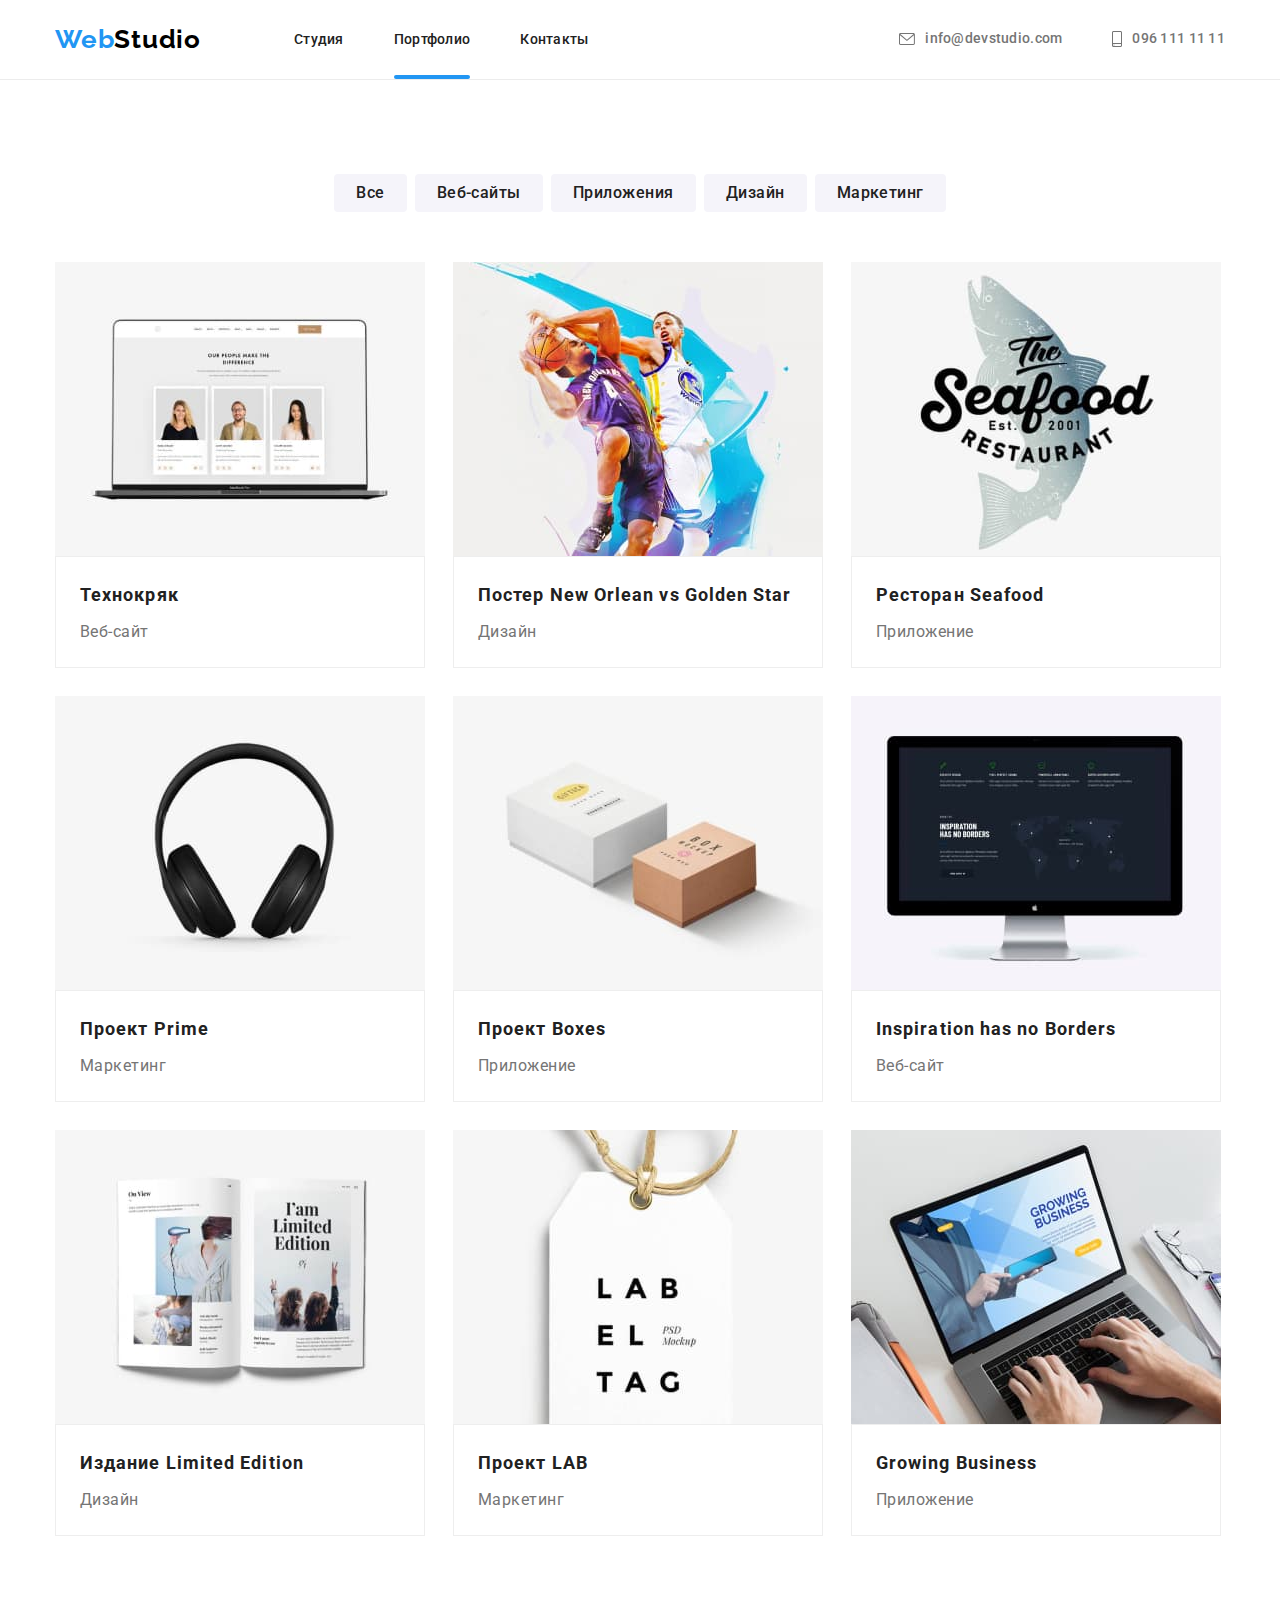
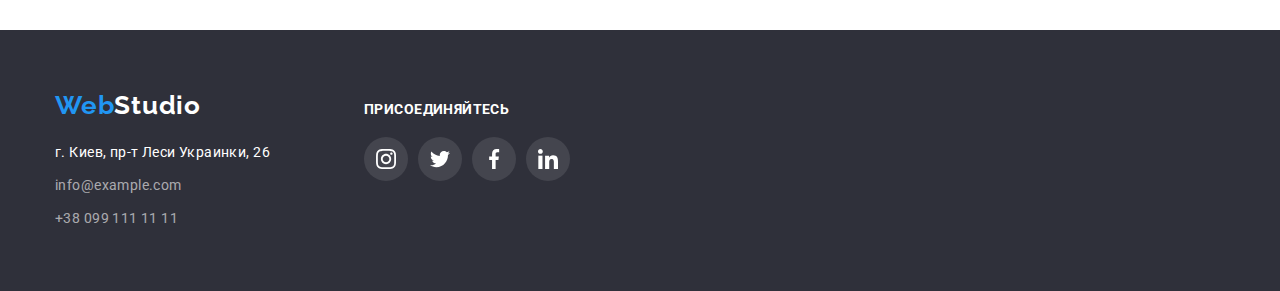
==== portfolio.html @ 6937a4ea "Блок футера" ====
<!DOCTYPE html>
<html lang="ru">
<head>
    <meta charset="UTF-8">
    <meta http-equiv="X-UA-Compatible" content="IE=edge">
    <meta name="viewport" content="width=device-width, initial-scale=1.0">
    <title>Портфолио</title>
        <link rel="preconnect" href="https://fonts.googleapis.com">
    <link rel="preconnect" href="https://fonts.gstatic.com" crossorigin>
    <link href="https://fonts.googleapis.com/css2?family=Raleway:wght@700&family=Roboto:wght@400;500;700;900&display=swap"
        rel="stylesheet">
    <link rel="stylesheet" href="https://cdn.jsdelivr.net/npm/modern-normalize@1.1.0/modern-normalize.min.css">
    <link rel="stylesheet" href="./css/styles.css">
</head>

<body>
<!---HEADER-->
    <header class="page-header">
        <div class="container page-heder-container">
            <nav class="pege-nav">
                <a class="link logo" href="WebStudio" lang="en">Web<span class="logodark">Studio</span></a>
                <ul class="menu list">
                    <li class="menu-item">
                        <a class="menu-link link" href="index.html">Студия</a>
                    </li>
                    <li class="menu-item">
                        <a class="menu-link menu-link-actv link" href="">Портфолио</a>
                    </li>
                    <li class="menu-item">
                        <a class="menu-link link" href="">Контакты</a>
                    </li>
                </ul>
            </nav>

                <ul class="list">
                    <li>
                        <a class="portfolio-email link" href="mailto:info@devstudio.com">
                            <svg class="contact-email-icon" width="16px" height="12px">
                                <use href="./imeges/link/sprite.svg#icon-envelope"></use>
                            </svg>
                            info@devstudio.com</a>
                    </li>
                    <li>
                        <a class="portfolio-number link" href="tel:+380961111111">
                            <svg class="contact-phone-icon" width="10" height="16">
                                <use href="./imeges/link/sprite.svg#icon-smartphone"></use>
                            </svg>
                            096 111 11 11</a>
                    </li>
                </ul>
        </div>
    </header>

<main>
 <!-- GALLERY -->
    <section class="gallery-section">
        <div class="container">
            <ul class="portfolio-btn list">
                <li class="list-btn">
                    <button class="gallery-btn" type="button">Все</button>
                </li>
                <li class="list-btn">
                    <button class="gallery-btn" type="button">Веб-сайты</button>
                </li>
                <li class="list-btn">
                    <button class="gallery-btn" type="button">Приложения</button>
                </li>
                <li class="list-btn">
                    <button class="gallery-btn" type="button">Дизайн</button>
                </li>
                <li class="list-btn">
                    <button class="gallery-btn" type="button">Маркетинг</button>
                </li>
            </ul>
            <ul class="list gallery-work">
               <li class="gallery-foto">
                    <a class="gallery-work-link" href="">                   
                        <div class="gallery-work-overlay">
                             <img
                            src="./imeges/gallery/websitetehno.jpg"
                            alt="Веб-сайт"
                            width="370"
                            height="294">
                            <p class="overlay">Ресурс предлагает комплексные предложения с разным уровнем функционала и сервисов. Все это позволит посетителю получить исчерпывающие сведения о компании или частном лице.</p>
                        </div>
                        <div class="gallery-foto-project">
                            <h3 class="project">Технокряк</h3>
                            <p class="form-project">Веб-сайт</p>                            
                        </div> 
                   </a>
                </li>
                <li class="gallery-foto">
                    <a class="gallery-work-link" href="">                    
                        <div class="gallery-work-overlay">
                            <img
                                src="./imeges/gallery/designgoldrnstar.jpg"
                                alt="Дизайн"
                                width="370"
                                height="294">
                            <p class="overlay">Ресурс предлагает комплексные предложения с разным уровнем функционала и сервисов. Все это позволит посетителю получить исчерпывающие сведения о компании или частном лице.</p>
                        </div>
                        <div class="gallery-foto-project">
                            <h3 class="project">Постер <span lang="en">New Orlean vs Golden Star</span></h3>
                            <p class="form-project">Дизайн</p>
                        </div>  
                    </a>
                </li>                
                <li class="gallery-foto">
                    <a class="gallery-work-link" href="">                    
                        <div class="gallery-work-overlay">
                            <img
                                src="./imeges/gallery/applicsea.jpg"
                                alt="Приложение"
                                width="370"
                                height="294">
                            <p class="overlay">Ресурс предлагает комплексные предложения с разным уровнем функционала и сервисов. Все это позволит посетителю получить исчерпывающие сведения о компании или частном лице.</p>
                        </div>
                       <div class="gallery-foto-project">
                            <h3 class="project">Ресторан <span lang="en">Seafood</span></h3>
                            <p class="form-project">Приложение</p> 
                        </div>         
                    </a>
                </li>
                <li class="gallery-foto">
                    <a class="gallery-work-link" href="">                    
                        <div class="gallery-work-overlay">
                            <img
                                src="./imeges/gallery/marketingprime.jpg"
                                alt="Маркетинг"
                                width="370"
                                height="294">
                            <p class="overlay">Ресурс предлагает комплексные предложения с разным уровнем функционала и сервисов. Все это позволит посетителю получить исчерпывающие сведения о компании или частном лице.</p>
                        </div>
                       <div class="gallery-foto-project">
                            <h3 class="project">Проект <span lang="en">Prime</span></h3>
                            <p class="form-project">Маркетинг</p> 
                        </div>
                    </a>
                </li>
                <li class="gallery-foto">
                    <a class="gallery-work-link" href="">                    
                        <div class="gallery-work-overlay">
                           <img
                               src="./imeges/gallery/applicboxes.jpg"
                               alt="Приложение"
                               width="370"
                               height="294">
                           <p class="overlay">Ресурс предлагает комплексные предложения с разным уровнем функционала и сервисов. Все это позволит посетителю получить исчерпывающие сведения о компании или частном лице.</p>
                        </div>
                       <div class="gallery-foto-project">
                            <h3 class="project">Проект <span lang="en">Boxes</span></h3>
                            <p class="form-project">Приложение</p> 
                        </div>
                    </a>
                </li>
                <li class="gallery-foto">
                    <a class="gallery-work-link" href="">                   
                        <div class="gallery-work-overlay">
                            <img
                                src="./imeges/gallery/websiteborders.jpg"
                                alt="Веб-сайт"
                               width="370"
                               height="294">
                           <p class="overlay">Ресурс предлагает комплексные предложения с разным уровнем функционала и сервисов. Все это позволит посетителю получить исчерпывающие сведения о компании или частном лице.</p>
                        </div>
                       <div class="gallery-foto-project">
                            <h3 class="project" lang="en">Inspiration has no Borders</h3>
                            <p class="form-project">Веб-сайт</p>                         
                        </div>
                    </a>
                </li>
                <li class="gallery-foto">
                    <a class="gallery-work-link" href="">                    
                        <div class="gallery-work-overlay">
                        <img
                            src="./imeges/gallery/designedition.jpg"
                            alt="Дизайн"
                            width="370"
                            height="294">
                        <p class="overlay">Ресурс предлагает комплексные предложения с разным уровнем функционала и сервисов. Все это позволит посетителю получить исчерпывающие сведения о компании или частном лице.</p>
                        </div>
                       <div class="gallery-foto-project">
                            <h3 class="project">Издание <span lang="en">Limited Edition</span></h3>
                            <p class="form-project">Дизайн</p> 
                        </div>
                    </a>
                </li>
                <li class="gallery-foto">
                    <a class="gallery-work-link" href="">                   
                        <div class="gallery-work-overlay">
                        <img
                            src="./imeges/gallery/mahketinglab.jpg"
                            alt="Маркетинг"
                            width="370"
                            height="294">
                        <p class="overlay">Ресурс предлагает комплексные предложения с разным уровнем функционала и сервисов. Все это позволит посетителю получить исчерпывающие сведения о компании или частном лице.</p>
                        </div>
                  <div class="gallery-foto-project">
                            <h3 class="project">Проект <span lang="en">LAB</span></h3>
                        <p class="form-project">Маркетинг</p> 
                        </div>
                    </a>    
                </li>
                <li class="gallery-foto">
                    <a class="gallery-work-link" href="">
                        <div class="gallery-work-overlay">
                            <img
                                src="./imeges/gallery/applicbusiness.jpg"
                                alt="приложение"
                                width="370"
                                height="294">
                            <p class="overlay">Ресурс предлагает комплексные предложения с разным уровнем функционала и сервисов. Все это позволит посетителю получить исчерпывающие сведения о компании или частном лице.</p>
                        </div>
                        
                        <div class="gallery-foto-project">
                            <h3 class="project" lang="en">Growing Business</h3>
                            <p class="form-project">Приложение</p> 
                        </div>
                    </a>
                </li>               
            </ul>
        </div>
    </section>
  
</main>
<!--FOOTER-->
    <footer class="footer">
            <div class="container footer-box">
                <div class="footer-logo">
                    <a class="link logo" href="WebStudio" lang="en">Web<span class="logolight">Studio</span></a>
                    <address>
                        <ul class="list adress-footer">
                            <li class="adress-footer-map">
                                <a class="link-footer adress" href="https://goo.gl/maps/aPMMfaf2fwCcFUGt7" target="_blank"
                                    rel="noopenen noreferrer">
                                    г. Киев, пр-т Леси Украинки, 26
                                </a>
                            </li>
                            <li class="email-footer">
                                <a class="link connection" href="mailto:info@example.com">info@example.com</a>
                            </li>
                            <li class="tel-footer">
                                <a class="link connection" href="tel:+380991111111">+38 099 111 11 11</a>
                            </li>
                        </ul>
                    </address>
                </div>
                <div class="footer-icon">
                    <p class="title-footer">присоединяйтесь</p>
                    <ul class="list link-footer">
                        <li class="list-footer">
                            <a href="" class="social-link-footer">
                                <svg class="icon-link-footer" width="20" height="20">
                                    <use href="./imeges/link/sprite.svg#icon-instagram"></use>
                                </svg>
                            </a>
                        </li>
                        <li class="list-footer">
                            <a href="" class="social-link-footer">
                                <svg class="icon-link-footer" width="20" height="20">
                                    <use href="./imeges/link/sprite.svg#icon-twitter"></use>
                                </svg>
                            </a>
                        </li>
                        <li class="list-footer">
                            <a href="" class="social-link-footer">
                                <svg class="icon-link-footer" width="20" height="20">
                                    <use href="./imeges/link/sprite.svg#icon-facebook"></use>
                                </svg>
                            </a>
                        </li>
                        <li class="list-footer">
                            <a href="" class="social-link-footer">
                                <svg class="icon-link-footer" width="20" height="20">
                                    <use href="./imeges/link/sprite.svg#icon-linkedin"></use>
                                </svg>
                            </a>
                        </li>
                    </ul>
                </div>
                
            </div>
    </footer>
 
</body>
</html>
---- css/styles.css ----
:root {
   --accent-background-dark:#2F303A;
   --accent-color-text:#757575;
   --accent-color-header: #212121;
   --blue-color:#2196F3;
   --transition-dur-and-fund: 250ms cubic-bezier(0.4, 0, 0.2, 1);
}

.list {
    list-style: none;
    display: flex;
    
}

.link {
    text-decoration: none;
}
h1,
h2,
h3,
h4,
p{
    margin-top: 0;
    margin-bottom: 0;
}

ul,
ol {
    margin-top: 0;
    margin-bottom: 0;
    padding-left: 0;
}

img{
    display: block;
}

/*address {
    font-style: normal;
}*/
button {
    cursor: pointer;
}

body {
font-family: 'Roboto', sans-serif;
margin: 0;
}

.container {
    max-width: 1200px;
    margin-left: auto;
    margin-right: auto;
    padding-left: 15px;
    padding-right: 15px;
}
.visually-hidden {
    position: absolute;
    width: 1px;
    height: 1px;
    margin: -1px;
    padding: 0;
    overflow: hidden;
    border: 0;
    clip: rect(0 0 0 0);
}

/*================COMPONENTS===============*/

/*================/COMPONENTS==============*/

/*======== ========HEADER===============*/
.page-heder-container {
    display: flex;
    align-items: center;
    justify-content: space-between;
}
.page-header {
    border-bottom: 1px solid #ECECEC;
}

.pege-nav {
display: flex;
align-items: center;
}

.logo {
    font-family: 'Raleway', sans-serif;
    font-weight: 700;
    font-size: 26px;
    line-height: 1.19;
    letter-spacing: 0.03em;
    color: var(--blue-color);
    margin-right: 93px;
    padding-top: 24px;
    padding-bottom: 24px;
}
.logodark {
    color: #000;
}
.menu {
    display: flex;
}

.menu-item:not(:last-child) {
    margin-right: 50px;
}

.menu-link {
    position: relative;
    font-family: 'Roboto', sans-serif;
    font-weight: 500;
    font-size: 14px;
    line-height: 1.14;
    letter-spacing: 0.02em;
    color:var(--accent-color-header);
    transition: color var(--transition-dur-and-fund);

}

.menu-link:hover,
.menu-link:focus {
    color: var(--blue-color);
}

.menu-link-actv::after {
    display: block;
    position: absolute;
    top: auto;
    left: 0;
    bottom: -32px;
    content: "";
    background-color: var(--blue-color);
    border-radius: 2px;
    width: 100%;
    height: 4px;
}

.contact-email {
    display: flex;
    align-items: center;
    width: 100%;
    height: auto;
   
    font-weight: 500;
    font-size: 14px;
    line-height: 1.14;
    letter-spacing: 0.02em;
    color:var(--accent-color-text);
    transition: color var(--transition-dur-and-fund);
    
    margin-left: auto;
    margin-right: 50px;
}

.contact-email:hover,
.contact-email:focus {
    color: var(--blue-color);
}

.contact-email-icon {
    fill: currentColor;
    margin-right: 10px;
}

.portfolio-email {
    display: flex;
    align-items: center;
    width: 100%;
    height: auto;

    font-weight: 500;
    font-size: 14px;
    line-height: 1.14;
    letter-spacing: 0.02em;
    color: var(--accent-color-text);
    transition: color var(--transition-dur-and-fund);

    margin-left: auto;
    margin-right: 50px;
}

.portfolio-email:hover,
.portfolio-email:focus {
    color: var(--blue-color);
}

.contact-phone-number {
   display: flex;
    align-items: center;
    width: 100%;
    height: auto;
       
    font-weight: 500;
    font-size: 14px;
    line-height: 1.14;
    letter-spacing: 0.02em;
    color:var(--accent-color-text);
    transition: color var(--transition-dur-and-fund);
}

.contact-phone-number:hover,
.contact-phone-number:focus {
    color:var(--blue-color);
}

.contact-phone-icon {
    fill: currentColor;
    margin-right: 10px;
}

.portfolio-number {
    display: flex;
    align-items: center;
    width: 100%;
    height: auto;
       
    font-weight: 500;
    font-size: 14px;
    line-height: 1.14;
    letter-spacing: 0.02em;
    transition: color var(--transition-dur-and-fund);

    color:var(--accent-color-text);
}

.portfolio-number:hover,
.portfolio-number:focus {
    color: var(--blue-color);
}

/*================/HEADER===============*/

/*==============HERO=======================*/
.hero {
    padding-top: 200px;
    padding-bottom: 200px;
    background-color: #C4C4C4;
    background-image: linear-gradient(rgba(47, 48, 58, 0.4), rgba(47, 48, 58, 0.4)), url("../imeges/overlay/people.jpg");
        
    background-repeat: no-repeat;
    background-position: center;
    background-size: cover;

}

.main-title {
    font-weight: 900;
    font-size: 44px;
    line-height: 1.36;
    text-align: center;
    letter-spacing: 0.06em;
    text-transform: uppercase;
    color: #FFFFFF;
    width: 696px;
    margin: 0 auto;
    display: block;
      
 }

.modal-btn {
    display: block;

    font-family: 'Roboto', sans-serif;
    font-weight: 700;
    font-size: 16px;
    line-height: 1.88;
    letter-spacing: 0.06em;

    padding-top: 8px;
    padding-bottom: 8px;
    padding-left: 30px;
    padding-right: 30px;

    background-color: var(--blue-color);
    box-shadow: 0px 4px 4px rgba(0, 0, 0, 0.15);
    border-radius: 4px;
   
    color: #FFFFFF;
    border: 0 solid;
    margin: 0 auto;
    
    margin-top: 30px;
  }
  
/*==============/HERO=======================*/

/*===============DESCRIPTION==========*/
.section-description {
    padding-top: 94px;
    padding-bottom: 94px;
}

.description {
    display: flex;
    gap: 30px;
}

.block-description {
    flex-basis: calc ((100%-90px)/4);
}
    
.block-description-icon {
    width: 100%;
    height: 120px;
    display: flex;
    align-items: center;
    justify-content: center;
    background: #F5F4FA;
    border-radius: 4px;
    margin-bottom: 30px;
}

.description-icon {
    width: 70px;
    height: 70px;
}

.text-description {
    font-weight: 400;
    font-size: 14px;
    line-height: 1.71;
    letter-spacing: 0.03em;
    color:var(--accent-color-text);
}

.title-description {
    font-weight: 700;
    font-size: 14px;
    line-height: 1.14;
    letter-spacing: 0.03em;
    text-transform: uppercase;
    color:var(--accent-color-header);
    margin-bottom: 10px;
}
/*===============/DESCRIPTION==========*/

/*================WORKING=============*/
.section-working {
    padding-top: 94px;
    padding-bottom: 94px;
}
.foto-work {
    display: flex;
    flex-wrap: wrap;
    gap: 30px; 
}
.foto {
    position: relative;
    flex-basis: calc ((100%-60px)/3);
}

.foto-work-name {
    display: flex;
    justify-content: center;
    align-items: center;
    position: absolute;
    bottom: 0;
    left: 0;
    width: 370px;
    height: 70px;
        
    background-color: rgba(47, 48, 58, 0.8);
 
}

.foto-name {
    
    text-transform: uppercase;
    font-weight: 700;
    font-size: 14px;
    line-height: 1.14;
    letter-spacing: 0.03em;

    color: #FFFFFF;


}



/*================/WORKING=============*/

/*===========COLLECTIVE===============*/
.collective-section {
    padding-top: 94px;
    padding-bottom: 94px;
    background: #F5F4FA;
}

.name {
    font-weight: 500;
    font-size: 16px;
    line-height: 1.19;
    text-align: center;
    letter-spacing: 0.03em;
    color:var(--accent-color-header);
    margin-bottom: 10px;
}

.profession {
    font-weight: 400;
    font-size: 16px;
    line-height: 1.19;
    text-align: center;
    letter-spacing: 0.03em;
    color:var(--accent-color-text);
    margin-bottom: 16px;
}

.title-section {
    font-weight: 700;
    font-size: 36px;
    line-height: 1.17;
    text-align: center;
    letter-spacing: 0.03em;
    color:var(--accent-color-header);
    margin-bottom: 50px;
}
.collective {
    display: flex;
    flex-wrap: wrap;
    gap: 30px;
}
.foto-collective {
    flex-basis: calc ((100%-90px)/4);
}
.collective-name-profession {
    padding-top: 30px;
    padding-bottom: 30px;
    background: #FFFFFF;
    box-shadow: 0px 1px 3px rgba(0, 0, 0, 0.12), 0px 1px 1px rgba(0, 0, 0, 0.14), 0px 2px 1px rgba(0, 0, 0, 0.2);
    border-radius: 0px 0px 4px 4px;
}

.social-list {
    display: flex;
    justify-content: center;
    gap: 10px;
}

 .social-list-link {
    display: flex;
    justify-content: center;
    align-items: center;
    width: 44px;
    height: 44px;
    border-radius: 50%;
    background-color: #FFFFFF;
    transition: background-color var(--transition-dur-and-fund);
    }
 
.social-list-icon {
    fill: #AFB1B8;
    transition: fill var(--transition-dur-and-fund);
}

 .social-list-link:hover,
 .social-list-link:focus {
     background-color: var(--blue-color);
 }      

 .social-list-link:hover .social-list-icon,
 .social-list-link:focus .social-list-icon {
    fill: #ffffff;
 }

/*===========/COLLECTIVE===============*/

/*===========CLIENT====================*/

.client-section {
    padding-top: 94px;
    padding-bottom: 94px;
}

.client-list {
    display: flex;
    justify-content: center;
    gap: 30px;
}

.client-linc {
    display: flex;
    justify-content: center;
    align-items: center;
    width: 170px;
    height: 92px;
    border: 1px solid #AFB1B8;
    border-radius: 4px;
    fill: #AFB1B8;
    transition: fill var(--transition-dur-and-fund), border-color var(--transition-dur-and-fund);
    
}

.client-linc:hover,
.client-linc:focus {
    fill: var(--blue-color);
    border-color: var(--blue-color);
}

/*===========CLIENT====================*/

/*==============GALLERY================*/
.gallery-section {
    padding-top: 94px;
    padding-bottom: 94px;
}

.services {
    font-weight: 500;
    font-size: 16px;
    line-height: 1.63;
    text-align: center;
    letter-spacing: 0.03em;
    color: var(--accent-color-header);
}
 .gallery-btn {
    font-family: 'Roboto', sans-serif;
    padding-top: 6px;
    padding-bottom: 6px;
    padding-left: 22px;
    padding-right: 22px;
    font-weight: 500;
    font-size: 16px;
    line-height: 1.63;
    text-align: center;
    letter-spacing: 0.03em;
    color: var(--accent-color-header);
    background-color: #F5F4FA;
   
    border-radius: 4px;
    border: 0 solid;

    transition: color var(--transition-dur-and-fund), background-color var(--transition-dur-and-fund), box-shadow var(--transition-dur-and-fund);
 }
 
.gallery-btn:hover,
.gallery-btn:focus {
    color: #FFFFFF;
    background-color: var(--blue-color); 
    box-shadow: 0px 3px 1px rgba(0, 0, 0, 0.1), 0px 1px 2px rgba(0, 0, 0, 0.08), 0px 2px 2px rgba(0, 0, 0, 0.12);
 }
.portfolio-btn {
    display: flex;
    justify-content: center;
    gap: 8px;
    margin-bottom: 50px;
    flex-basis: auto;
}
.gallery-foto-project {
    padding-top: 20px;
    padding-bottom: 20px;
    padding-left: 24px;
    background-color: #FFFFFF;
    border: 1px solid #EEEEEE;

}
 .project {
    font-weight: 700;
    font-size: 18px;
    line-height: 2;
    letter-spacing: 0.06em;
    color: var(--accent-color-header);
    margin-bottom: 4px;
 }

.form-project {
    font-weight: 400;
    font-size: 16px;
    line-height: 1.88;
    letter-spacing: 0.03em;
    color:var(--accent-color-text);
}
.gallery-work {
    display: flex;
    flex-wrap: wrap;
    gap: 28px;
}
.gallery-foto {
    flex-basis: calc ((100%-240px)/9);

}

.gallery-work-link {
    display: block;
    text-decoration: none;
}

.gallery-work-link:hover {
    box-shadow: 0px 1px 1px rgba(0, 0, 0, 0.12), 0px 4px 4px rgba(0, 0, 0, 0.06), 1px 4px 6px rgba(0, 0, 0, 0.16);
}

.gallery-work-overlay {
     position: relative;
     overflow: hidden;
}

.overlay {
    position: absolute;
    top: 0;
    left: 0;
    transform: translate(0, 100%);
    transition: transform var(--transition-dur-and-fund);
        
    width: 100%;
    height: 100%;
    overflow: auto;
    font-weight: 400;
    font-size: 18px;
    line-height: 1.56;
    letter-spacing: 0.03em;
    padding:  63px;
    padding-bottom: 63px;
    padding-left: 24px;
    padding-right: 24px;

    color: #FFFFFF;
    background-color: rgba(33, 150, 243, 0.9);
}

.gallery-work-link:hover .overlay,
.gallery-work-link:focus {
    transform: translate(0, 0);
}

/*==============/GALLERY================*/

/*================FOOTER========*/
.footer {
    padding-top: 60px;
    padding-bottom: 60px;
    background-color: var(--accent-background-dark);
}

.logolight {
    color: #FFFFFF;
}

.adress {
    font-style: normal;
    font-weight: 400;
    font-size: 14px;
    line-height: 1.71;
    letter-spacing: 0.03em;
    color: #FFFFFF;
}

.connection {
    font-style: normal;
    font-weight: 400;
    font-size: 14px;
    line-height: 1.71;
    letter-spacing: 0.03em;
    color: rgba(255, 255, 255, 0.6);
}

.adress-footer {
    display: flex;
    flex-direction:column;
}

.adress-footer-map {
    padding-top: 20px;
}
.email-footer {
    margin-top: 9px;
}
.tel-footer {
    margin-top: 9px;
}

.title-footer {
    display: block;
    font-style: normal;
    font-weight: 700;
    font-size: 14px;
    line-height: 1,14;
    letter-spacing: 0.03em;
    text-transform: uppercase;

    color: #FFFFFF;
}

.link-footer {
    display: flex;
    gap: 10px;
    text-decoration: none;
}

.social-link-footer {
    display: flex;
    justify-content: center;
    align-items: center;
    width: 44px;
    height: 44px;
    border-radius: 50%;
    background-color: rgba(255, 255, 255, 0.1);
    transition: background-color var(--transition-dur-and-fund);
    }

.social-link-footer:hover,
.social-link-footer:focus {
    background-color: var(--blue-color);
}

.footer-icon {
    display: flex;
    flex-direction: column;
    gap: 20px;
    
}

.footer-box {
    display: flex;
    align-items: baseline;
    gap: 70px;
}

.icon-link-footer {
    fill: #FFFFFF;
}

.footer-form {

}

.footer-form-name {
    font-weight: 700;
    font-size: 14px;
    line-height: 1.14;
    letter-spacing: 0.03em;
    text-transform: uppercase;
    
    color: #FFFFFF;
    margin-bottom: 20px;
}

.footer-form-field{
   
}
.footer-form-input {
    font-weight: 400;
    font-size: 16px;
    line-height: 1.25;
    letter-spacing: 0.03em;
    width: 358px;
    height: 50px;
    
    padding-top: 15px;
    padding-left: 16px;
    padding-bottom: 15px;
    
    color: rgba(255, 255, 255, 0.6);
    background-color: var(--accent-background-dark);
    border: 1px solid rgba(255, 255, 255, 0.3);
    filter: drop-shadow(0px 4px 4px rgba(0, 0, 0, 0.15));
    border-radius: 4px;
    margin-right: 12px;
    color: #FFFFFF;

}

.footer-form-submit {
    display: flex;
    justify-content: center;
    align-items: center;

    font-weight: 700;
    font-size: 16px;
    line-height: 1.88;
    letter-spacing: 0.06em;
    width: 200px;
    height: 50px;
    color: #FFFFFF;
    background-color: var(--blue-color);
    box-shadow: 0px 4px 4px rgba(0, 0, 0, 0.15);
    border-radius: 4px;
}
.footer-form-icon {
    margin-left: 10px;
    background-color: #FFFFFF;
}

/*=================/FOOTER========*/


/*=================MODAL-WINDOW========*/
.backdrop {
    position: fixed;
    top: 0;
    left: 0;
    z-index: 100;

    width: 100%;
    height: 100%; 
    background-color: rgba(0, 0, 0, 0.2);
    transition: opacity var(--transition-dur-and-fund), visibility var(--transition-dur-and-fund);
}

.backdrop.is-hidden {
    opacity: 0;
    visibility: hidden;
    pointer-events: none;
}

.modal {
    position: absolute;
    
    top: 50%;
    left: 50%;
    transform: translate(-50%, -50%);

    width: 528px;
    height: 581px;
    background-color: #FFFFFF;
    padding: 40px;

}

.modal-close-btn {
    position: absolute;
    top: 8px;
    right: 8px;
    display: flex;
    justify-content: center;
    align-items: center;
    width: 30px;
    height: 30px;
    border-radius: 50%;
    background-color: transparent;
    border: 1px solid rgba(0, 0, 0, 0.1);
    padding: 0;
    transition: border-color var(--transition-dur-and-fund);
}
.modal-close-btn-icon {
    transition: fill var(--transition-dur-and-fund);
}

.modal-close-btn:hover,
.modal-close-btn:focus {
    border-color: var(--accent-color-text);
}
.modal-close-btn:hover, .modal-close-btn-icon
.modal-close-btn:focus .modal-close-btn-icon {
    fill: var(--accent-color-text);
}
/*=================/MODAL-WINDOW========*/

/*=================MODAL-FORM========*/
.modal-form {
    display: flex;
    flex-direction: column;
}

.modal-form-name {
    font-weight: 700;
    font-size: 20px;
    line-height: 1.15;
    text-align: center;
    letter-spacing: 0.03em;
    margin-bottom: 12px;
 
    color:var(--accent-color-header);
}
.modal-form-field {
margin-bottom: 10px;
}

.modal-form-input {
    width: 100%;
    height: 40px;
    padding-left: 42px;
    border: 1px solid rgba(33, 33, 33, 0.2);
    border-radius: 4px;
    color: #000000;
    transition: border-color var(--transition-dur-and-fund) ;
}

.modal-form-input-desc {
    display: block;
    font-weight: 400;
    font-size: 12px;
    line-height: 1.17;     
    letter-spacing: 0.01em;
    margin-bottom: 4px;
    
    color:var(--accent-color-text);
}

.modal-form-input-wrapper {
    display: block;
    position: relative;
}

.modal-form-input-icon {
    position: absolute;
    top: 50%;
    left: 15px;
    transform: translate(0, -50%);
    transition: fill var(--transition-dur-and-fund);
}

.modal-form-input:focus {
    outline: none;
    border-color: var(--blue-color);
}

.modal-form-input:focus + .modal-form-input-icon {
    fill: var(--blue-color);
}

.modal-form-message {
    resize: none;
    width: 100%;
    height: 100px;
    padding: 10px 16px;
    border: 1px solid rgba(33, 33, 33, 0.2);
    border-radius: 4px;
    transition: border-color var(--transition-dur-and-fund);
}

.modal-form-message::placeholder {
    font-weight: 400;
    font-size: 14px;
    line-height: 1.14;
    letter-spacing: 0.01em;
    color: rgba(117, 117, 117, 0.5);
}

.modal-form-message:focus {
    outline: none;
    border-color: var(--blue-color);
}

.modal-form-check-desc {
    display: flex;
    align-items: center;

    font-weight: 400;
    font-size: 14px;
    line-height: 1.71;
    letter-spacing: 0.03em;
    margin-bottom: 30px;
    
    color: #757575;
}

.modal-form-check-desc::before {
    display: block;
    width: 16px;
    height: 15px;
    border: 1px solid #212121;
    border-radius: 4px;
    cursor: pointer;
    margin-right: 8px;

    content: "";
}
.modal-form-check:checked + .modal-form-check-desc::before {
    background-color: var(--blue-color);
    background-image: url(../imeges/link/icon_check.svg);
}

.modal-form-check:focus + .modal-form-check-desc::before {
    outline: 2px solid var(--blue-color);
}

.modal-form-submit {
    align-self: center;
    font-weight: 700;
    font-size: 16px;
    line-height: 1.88;
    letter-spacing: 0.06em;
    padding: 8px 53px 8px 53px;
    
    color: #FFFFFF;

    width: 200px;
    height: 50px;
   
    background-color: var(--blue-color);
    box-shadow: 0px 4px 4px rgba(0, 0, 0, 0.15);
    border-radius: 4px;
    transition: background-color var(--transition-dur-and-fund);
}

.modal-form-submit:hover,
.modal-form-submit:focus {
        background-color: #188CE8;;
        box-shadow: 0px 4px 4px rgba(0, 0, 0, 0.15);
        border-radius: 4px;
}


/*=================/MODAL-FORM========*/
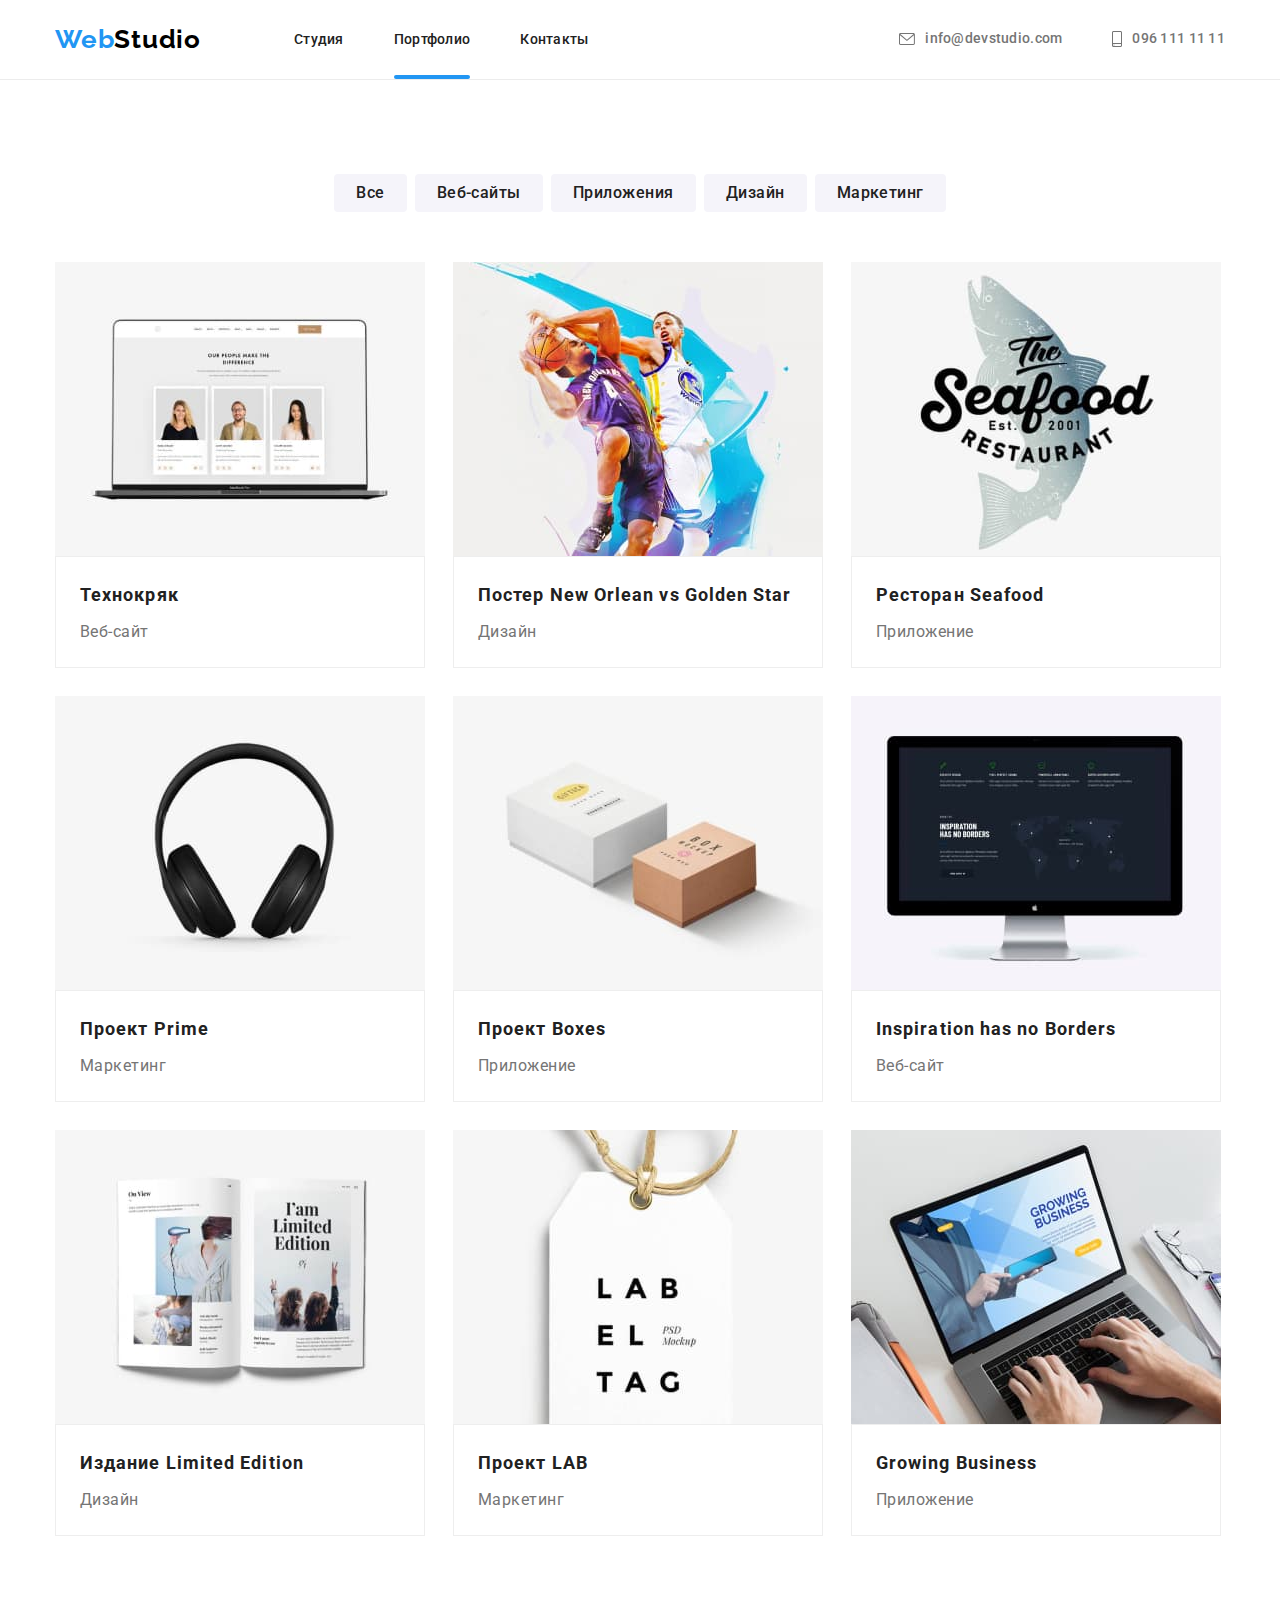
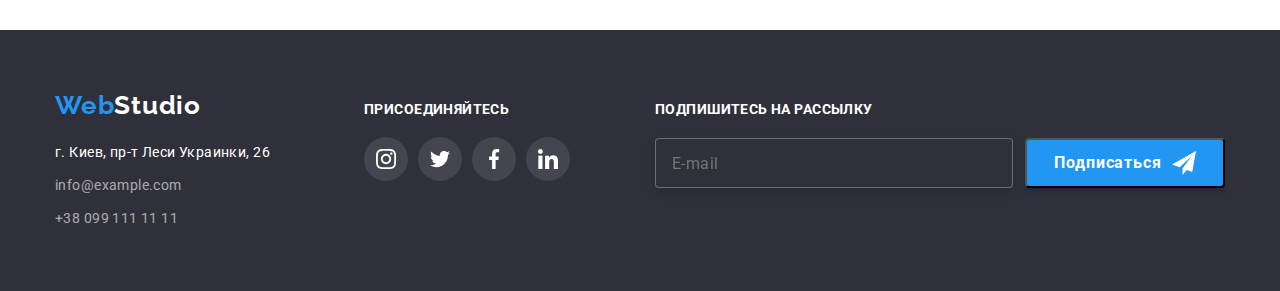
==== commit 13fe8d05: "ДЗ 6 варіант 1" ====
--- a/portfolio.html
+++ b/portfolio.html
@@ -278,7 +278,19 @@
                         </li>
                     </ul>
                 </div>
+                <form class="footer-form">
+                    <p class="footer-form-name">Подпишитесь на рассылку</p>
+                    <div class="footer-form-connection">
+                        <input type="email" name="user_email" class="footer-form-input" required placeholder="E-mail" />
                 
+                
+                        <button type="submit" class="footer-form-submit">Подписаться
+                            <svg class="footer-form-icon" width="24" height="24">
+                                <use href="./imeges/link/sprite.svg#icon-send"></use>
+                            </svg>
+                        </button>
+                    </div>
+                </form>
             </div>
     </footer>
  
--- a/css/styles.css
+++ b/css/styles.css
@@ -722,7 +722,7 @@
 }
 
 .footer-form {
-
+    margin-left: auto;
 }
 
 .footer-form-name {
@@ -736,9 +736,11 @@
     margin-bottom: 20px;
 }
 
-.footer-form-field{
+.footer-form-connection {
+   display: flex;
    
-}
+} 
+
 .footer-form-input {
     font-weight: 400;
     font-size: 16px;
@@ -753,12 +755,13 @@
     
     color: rgba(255, 255, 255, 0.6);
     background-color: var(--accent-background-dark);
+
     border: 1px solid rgba(255, 255, 255, 0.3);
     filter: drop-shadow(0px 4px 4px rgba(0, 0, 0, 0.15));
     border-radius: 4px;
+
     margin-right: 12px;
     color: #FFFFFF;
-
 }
 
 .footer-form-submit {
@@ -779,8 +782,8 @@
 }
 .footer-form-icon {
     margin-left: 10px;
-    background-color: #FFFFFF;
-}
+    /*background-color: #FFFFFF*/;
+    }
 
 /*=================/FOOTER========*/
 
